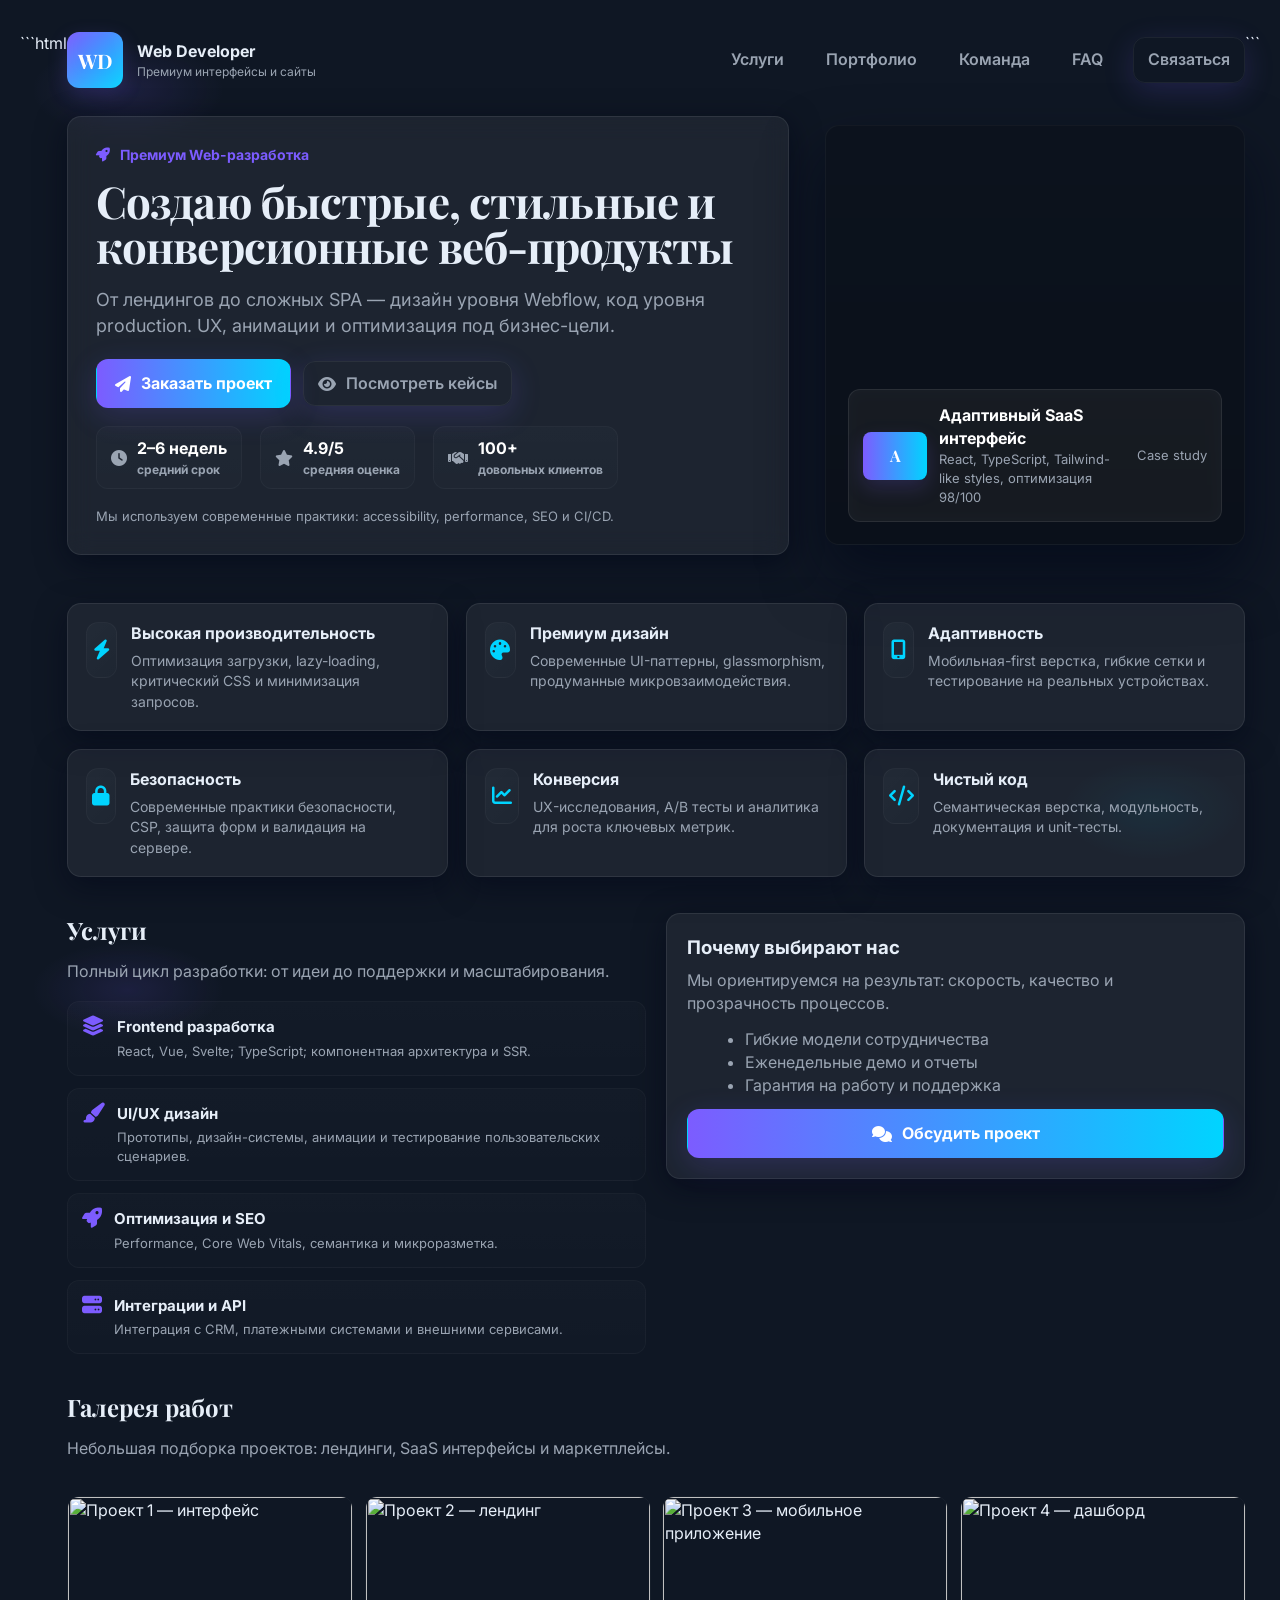
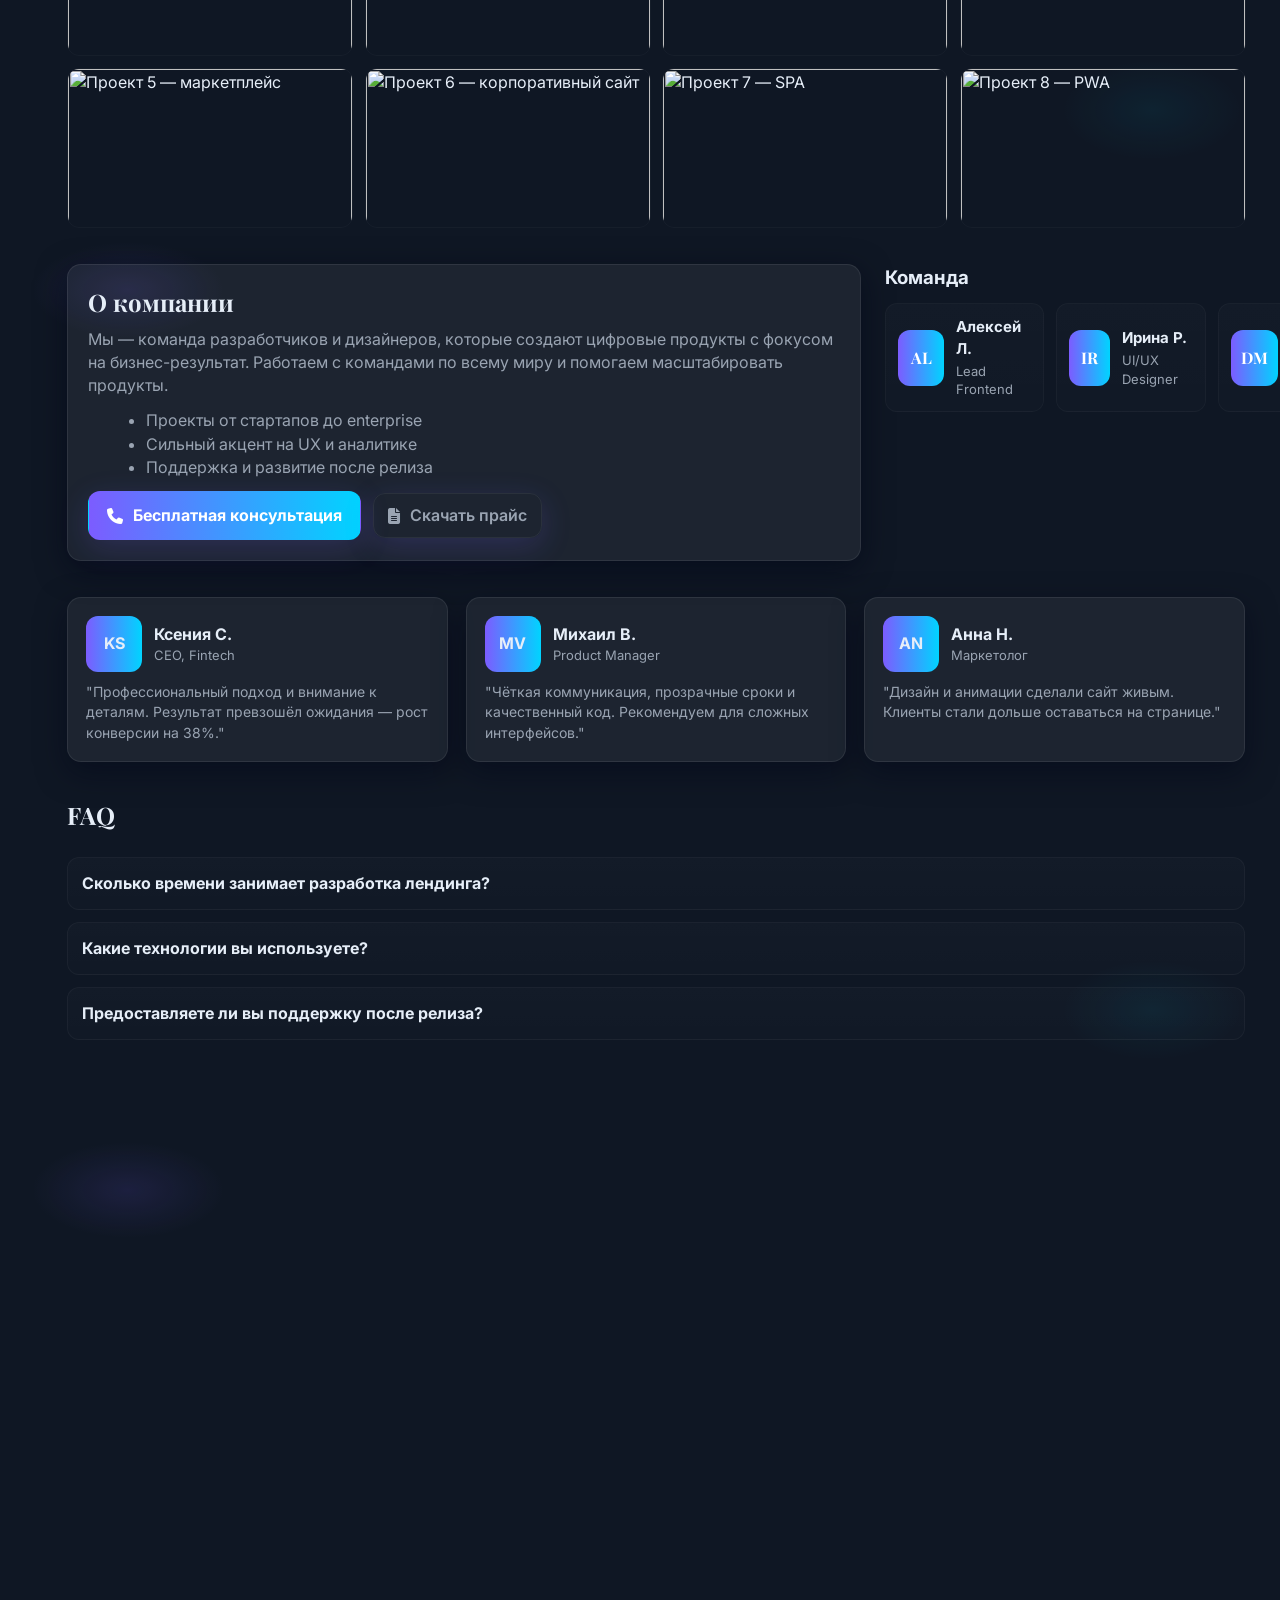
==== pr.html @ a6b40294 "Create pr.html" ====
```html
<!doctype html>
<html lang="ru">
<head>
  <meta charset="utf-8" />
  <meta name="viewport" content="width=device-width,initial-scale=1" />
  <title>Премиум Web разработчик — Лендинг</title>

  <!-- Google Fonts -->
  <link href="https://fonts.googleapis.com/css2?family=Inter:wght@300;400;600;700;800&family=Playfair+Display:wght@600;700&display=swap" rel="stylesheet">

  <!-- Font Awesome -->
  <link rel="stylesheet" href="https://cdnjs.cloudflare.com/ajax/libs/font-awesome/6.5.0/css/all.min.css" integrity="sha512-..." crossorigin="anonymous" referrerpolicy="no-referrer" />

  <meta name="description" content="Премиум Web разработчик — создание высококонверсионных сайтов, SPA и интерфейсов с современным дизайном." />

  <style>
    /* CSS Variables */
    :root{
      --bg:#0f1724;
      --glass-bg: rgba(255,255,255,0.06);
      --glass-border: rgba(255,255,255,0.08);
      --accent: #7c5cff;
      --accent-2: #00d4ff;
      --muted: #9aa4b2;
      --card-shadow: 0 8px 30px rgba(2,6,23,0.6);
      --glass-blur: 12px;
      --radius: 14px;
      --max-width: 1200px;
      --transition: 400ms cubic-bezier(.2,.9,.3,1);
      --glass-gradient: linear-gradient(135deg, rgba(255,255,255,0.03), rgba(255,255,255,0.01));
    }

    /* Reset & Base */
    *{box-sizing:border-box}
    html{scroll-behavior:smooth}
    body{
      margin:0;
      font-family:Inter, system-ui, -apple-system, "Segoe UI", Roboto, "Helvetica Neue", Arial;
      background:
        radial-gradient(1200px 600px at 10% 10%, rgba(124,92,255,0.12), transparent 8%),
        radial-gradient(900px 500px at 90% 90%, rgba(0,212,255,0.06), transparent 10%),
        var(--bg);
      color:#e6eef8;
      -webkit-font-smoothing:antialiased;
      -moz-osx-font-smoothing:grayscale;
      line-height:1.45;
      padding:32px 20px;
      display:flex;
      justify-content:center;
    }

    .container{
      width:100%;
      max-width:var(--max-width);
    }

    /* Header */
    header{
      display:flex;
      align-items:center;
      justify-content:space-between;
      gap:20px;
      margin-bottom:28px;
    }
    .brand{
      display:flex;
      gap:14px;
      align-items:center;
      text-decoration:none;
      color:inherit;
    }
    .logo{
      width:56px;
      height:56px;
      border-radius:12px;
      background:linear-gradient(135deg,var(--accent),var(--accent-2));
      display:grid;
      place-items:center;
      box-shadow: 0 6px 20px rgba(124,92,255,0.18), inset 0 -6px 18px rgba(255,255,255,0.06);
      font-weight:700;
      font-family: "Playfair Display", serif;
      font-size:20px;
      color:white;
    }
    nav{
      display:flex;
      gap:18px;
      align-items:center;
    }
    nav a{
      color:var(--muted);
      text-decoration:none;
      font-weight:600;
      padding:8px 12px;
      border-radius:10px;
      transition:color var(--transition), background var(--transition), transform var(--transition);
    }
    nav a:hover{ color:white; transform:translateY(-3px); background:rgba(255,255,255,0.02) }

    .cta-header{
      display:flex;
      gap:10px;
      align-items:center;
    }
    .btn{
      display:inline-flex;
      align-items:center;
      gap:10px;
      padding:12px 18px;
      border-radius:12px;
      cursor:pointer;
      border:1px solid transparent;
      background:linear-gradient(90deg,var(--accent),var(--accent-2));
      color:white;
      font-weight:700;
      text-decoration:none;
      box-shadow: 0 8px 30px rgba(124,92,255,0.18);
      transition:transform var(--transition), box-shadow var(--transition);
    }
    .btn.secondary{
      background:transparent;
      border:1px solid rgba(255,255,255,0.06);
      color:var(--muted);
      font-weight:600;
      padding:10px 14px;
    }
    .btn:active{ transform:translateY(1px) }

    /* Hero */
    .hero{
      display:grid;
      grid-template-columns: 1fr 420px;
      gap:36px;
      align-items:center;
      margin-bottom:48px;
    }
    @media (max-width:980px){
      .hero{ grid-template-columns:1fr; padding-top:10px }
    }

    .hero-left{
      padding:28px;
      border-radius:var(--radius);
      background:var(--glass-bg);
      border:1px solid var(--glass-border);
      backdrop-filter: blur(var(--glass-blur));
      box-shadow:var(--card-shadow);
      position:relative;
      overflow:hidden;
    }

    .kicker{
      display:inline-flex;
      gap:10px;
      align-items:center;
      color:var(--accent);
      font-weight:700;
      margin-bottom:14px;
      font-size:14px;
    }
    .hero-title{
      font-family:"Playfair Display", serif;
      font-size:44px;
      margin:0 0 12px 0;
      line-height:1.02;
      color:linear-gradient(90deg,var(--accent),var(--accent-2));
      letter-spacing:-0.02em;
    }
    @media (max-width:600px){ .hero-title{ font-size:32px } }

    .hero-sub{
      color:var(--muted);
      margin-bottom:20px;
      font-size:18px;
    }

    .hero-cta{
      display:flex;
      gap:12px;
      align-items:center;
      margin-bottom:18px;
    }

    .hero-stats{
      display:flex;
      gap:18px;
      margin-top:8px;
      flex-wrap:wrap;
    }
    .stat{
      background:linear-gradient(180deg, rgba(255,255,255,0.02), rgba(255,255,255,0.01));
      padding:10px 14px;
      border-radius:12px;
      border:1px solid rgba(255,255,255,0.03);
      color:var(--muted);
      font-weight:700;
      display:flex;
      gap:10px;
      align-items:center;
    }
    .stat strong{ color:white; font-size:16px }

    /* Hero right - background image card */
    .hero-right{
      height:420px;
      border-radius:var(--radius);
      overflow:hidden;
      position:relative;
      box-shadow: 0 30px 60px rgba(2,6,23,0.6);
      border:1px solid rgba(255,255,255,0.04);
      background:
        linear-gradient(180deg, rgba(0,0,0,0.18), rgba(0,0,0,0.28)),
        url('https://images.unsplash.com/photo-1526378721161-1f4a6f3b2f3b?q=80&w=1600&auto=format&fit=crop&ixlib=rb-4.0.3&s=') center/cover no-repeat;
      display:flex;
      align-items:flex-end;
      padding:22px;
    }
    .hero-right .overlay{
      width:100%;
      display:flex;
      justify-content:space-between;
      gap:12px;
      align-items:center;
    }
    .project-card{
      background:var(--glass-bg);
      border:1px solid var(--glass-border);
      padding:14px;
      border-radius:12px;
      color:white;
      display:flex;
      gap:12px;
      align-items:center;
      width:100%;
      backdrop-filter: blur(8px);
    }
    .project-thumb{
      width:64px;
      height:48px;
      border-radius:8px;
      background:linear-gradient(90deg,var(--accent),var(--accent-2));
      display:grid;
      place-items:center;
      font-weight:700;
      font-family:"Playfair Display", serif;
      box-shadow: 0 8px 20px rgba(124,92,255,0.18);
    }

    /* Advantages */
    .advantages{
      margin:36px 0;
      display:grid;
      grid-template-columns: repeat(3,1fr);
      gap:18px;
    }
    @media (max-width:980px){ .advantages{ grid-template-columns: repeat(2,1fr) } }
    @media (max-width:600px){ .advantages{ grid-template-columns: 1fr } }

    .adv-card{
      padding:18px;
      border-radius:14px;
      background:var(--glass-bg);
      border:1px solid var(--glass-border);
      box-shadow: 0 10px 30px rgba(2,6,23,0.5);
      display:flex;
      gap:14px;
      align-items:flex-start;
      transition:transform var(--transition), box-shadow var(--transition);
    }
    .adv-card:hover{ transform:translateY(-8px); box-shadow: 0 20px 50px rgba(2,6,23,0.7) }
    .adv-icon{
      width:56px;
      height:56px;
      border-radius:12px;
      background:linear-gradient(135deg, rgba(255,255,255,0.03), rgba(255,255,255,0.01));
      display:grid;
      place-items:center;
      font-size:20px;
      color:var(--accent-2);
      border:1px solid rgba(255,255,255,0.03);
    }
    .adv-body h4{ margin:0 0 6px 0; font-size:16px }
    .adv-body p{ margin:0; color:var(--muted); font-size:14px }

    /* Services */
    .services{
      margin:36px 0;
      display:grid;
      grid-template-columns: 1fr 1fr;
      gap:20px;
      align-items:start;
    }
    @media (max-width:900px){ .services{ grid-template-columns:1fr } }
    .service-list{
      display:grid;
      gap:12px;
    }
    .service-item{
      display:flex;
      gap:12px;
      align-items:flex-start;
      padding:14px;
      border-radius:12px;
      background:linear-gradient(180deg, rgba(255,255,255,0.02), rgba(255,255,255,0.01));
      border:1px solid rgba(255,255,255,0.03);
      transition:transform var(--transition);
    }
    .service-item:hover{ transform:translateY(-6px) }
    .service-item i{ font-size:20px; color:var(--accent) }
    .service-item h5{ margin:0; font-size:15px }
    .service-item p{ margin:4px 0 0 0; color:var(--muted); font-size:13px }

    /* Gallery */
    .gallery{
      margin:36px 0;
      display:grid;
      grid-template-columns: repeat(4,1fr);
      gap:12px;
    }
    @media (max-width:1100px){ .gallery{ grid-template-columns: repeat(3,1fr) } }
    @media (max-width:700px){ .gallery{ grid-template-columns: repeat(2,1fr) } }
    @media (max-width:420px){ .gallery{ grid-template-columns: 1fr } }

    .gallery img{
      width:100%;
      height:160px;
      object-fit:cover;
      border-radius:12px;
      display:block;
      transition:transform var(--transition), box-shadow var(--transition);
      border:1px solid rgba(255,255,255,0.03);
    }
    .gallery img:hover{ transform:scale(1.04); box-shadow: 0 20px 40px rgba(2,6,23,0.6) }

    /* About & Team */
    .about{
      display:grid;
      grid-template-columns: 1fr 360px;
      gap:24px;
      margin:36px 0;
    }
    @media (max-width:980px){ .about{ grid-template-columns:1fr } }

    .about-card{
      padding:20px;
      border-radius:14px;
      background:var(--glass-bg);
      border:1px solid var(--glass-border);
      box-shadow:var(--card-shadow);
    }
    .team{
      display:grid;
      grid-template-columns: repeat(3,1fr);
      gap:12px;
      margin-top:12px;
    }
    @media (max-width:700px){ .team{ grid-template-columns: repeat(2,1fr) } }
    @media (max-width:420px){ .team{ grid-template-columns: 1fr } }

    .member{
      padding:12px;
      border-radius:12px;
      background:linear-gradient(180deg, rgba(255,255,255,0.02), rgba(255,255,255,0.01));
      display:flex;
      gap:12px;
      align-items:center;
      border:1px solid rgba(255,255,255,0.03);
      transition:transform var(--transition);
    }
    .member:hover{ transform:translateY(-6px) }
    .avatar{
      width:56px;
      height:56px;
      border-radius:12px;
      background:linear-gradient(90deg,var(--accent),var(--accent-2));
      display:grid;
      place-items:center;
      font-weight:700;
      font-family:"Playfair Display", serif;
      color:white;
    }
    .member h6{ margin:0; font-size:15px }
    .member p{ margin:2px 0 0 0; color:var(--muted); font-size:13px }

    /* Testimonials */
    .testimonials{
      margin:36px 0;
      display:grid;
      grid-template-columns: repeat(3,1fr);
      gap:18px;
    }
    @media (max-width:980px){ .testimonials{ grid-template-columns: repeat(2,1fr) } }
    @media (max-width:700px){ .testimonials{ grid-template-columns: 1fr } }

    .testimonial{
      padding:18px;
      border-radius:14px;
      background:var(--glass-bg);
      border:1px solid var(--glass-border);
      box-shadow: 0 10px 30px rgba(2,6,23,0.5);
      transition:transform var(--transition);
    }
    .testimonial:hover{ transform:translateY(-8px) }
    .quote{ color:var(--muted); font-size:14px; margin:10px 0 0 0 }

    /* FAQ */
    .faq{
      margin:36px 0;
      display:grid;
      gap:12px;
    }
    .faq-item{
      border-radius:12px;
      overflow:hidden;
      border:1px solid rgba(255,255,255,0.04);
      background:linear-gradient(180deg, rgba(255,255,255,0.02), rgba(255,255,255,0.01));
    }
    .faq-item summary{
      list-style:none;
      padding:14px;
      cursor:pointer;
      display:flex;
      justify-content:space-between;
      align-items:center;
      font-weight:700;
    }
    .faq-item[open] summary{ color:var(--accent) }
    .faq-item p{ padding:0 14px 14px 14px; margin:0; color:var(--muted) }

    /* Contact & Form */
    .contact{
      margin:36px 0;
      display:grid;
      grid-template-columns: 1fr 420px;
      gap:20px;
    }
    @media (max-width:980px){ .contact{ grid-template-columns:1fr } }

    form{
      padding:18px;
      border-radius:14px;
      background:var(--glass-bg);
      border:1px solid var(--glass-border);
      box-shadow:var(--card-shadow);
      display:flex;
      flex-direction:column;
      gap:12px;
    }
    label{ font-size:13px; color:var(--muted); font-weight:700 }
    input[type="text"], input[type="email"], textarea, select{
      background:transparent;
      border:1px solid rgba(255,255,255,0.06);
      padding:12px;
      border-radius:10px;
      color:white;
      outline:none;
      transition:box-shadow var(--transition), border-color var(--transition);
    }
    input:focus, textarea:focus, select:focus{
      border-color:rgba(124,92,255,0.9);
      box-shadow:0 8px 30px rgba(124,92,255,0.08);
    }
    textarea{ min-height:120px; resize:vertical; }

    .form-row{ display:flex; gap:12px; }
    .form-row .col{ flex:1 }

    .form-actions{ display:flex; gap:12px; align-items:center; margin-top:6px }
    .note{ color:var(--muted); font-size:13px }

    /* Footer */
    footer{
      margin-top:48px;
      padding:18px;
      border-radius:12px;
      background:transparent;
      display:flex;
      justify-content:space-between;
      align-items:center;
      color:var(--muted);
      font-size:14px;
    }

    /* Reveal animations */
    .reveal{
      opacity:0;
      transform:translateY(18px) scale(0.995);
      transition:opacity 700ms cubic-bezier(.2,.9,.3,1), transform 700ms cubic-bezier(.2,.9,.3,1);
      will-change:opacity, transform;
    }
    .reveal.visible{
      opacity:1;
      transform:none;
    }

    /* Micro interactions */
    .hover-glow:hover{ box-shadow: 0 12px 40px rgba(124,92,255,0.18) }

    /* Accessibility */
    a:focus, button:focus, input:focus, summary:focus{ outline:3px solid rgba(124,92,255,0.18); outline-offset:3px }

  </style>
</head>
<body>
  <main class="container" id="top">
    <!-- Header -->
    <header class="reveal">
      <a class="brand" href="#top" aria-label="Главная">
        <div class="logo">WD</div>
        <div>
          <div style="font-weight:700">Web Developer</div>
          <div style="font-size:12px;color:var(--muted)">Премиум интерфейсы и сайты</div>
        </div>
      </a>

      <nav aria-label="Основная навигация">
        <a href="#services">Услуги</a>
        <a href="#works">Портфолио</a>
        <a href="#team">Команда</a>
        <a href="#faq">FAQ</a>
        <a href="#contact" class="btn secondary">Связаться</a>
      </nav>
    </header>

    <!-- Hero -->
    <section class="hero" aria-label="Hero">
      <div class="hero-left reveal" role="region" aria-labelledby="hero-heading">
        <div class="kicker"><i class="fa-solid fa-rocket"></i> Премиум Web-разработка</div>
        <h1 id="hero-heading" class="hero-title">Создаю быстрые, стильные и конверсионные веб-продукты</h1>
        <p class="hero-sub">От лендингов до сложных SPA — дизайн уровня Webflow, код уровня production. UX, анимации и оптимизация под бизнес-цели.</p>

        <div class="hero-cta">
          <a href="#contact" class="btn" id="primary-cta"><i class="fa-solid fa-paper-plane"></i> Заказать проект</a>
          <a href="#works" class="btn secondary"><i class="fa-solid fa-eye"></i> Посмотреть кейсы</a>
        </div>

        <div class="hero-stats" aria-hidden="true">
          <div class="stat"><i class="fa-solid fa-clock"></i><div><strong>2–6 недель</strong><div style="font-size:12px;color:var(--muted)">средний срок</div></div></div>
          <div class="stat"><i class="fa-solid fa-star"></i><div><strong>4.9/5</strong><div style="font-size:12px;color:var(--muted)">средняя оценка</div></div></div>
          <div class="stat"><i class="fa-solid fa-handshake"></i><div><strong>100+</strong><div style="font-size:12px;color:var(--muted)">довольных клиентов</div></div></div>
        </div>

        <div style="margin-top:18px;color:var(--muted);font-size:13px">Мы используем современные практики: accessibility, performance, SEO и CI/CD.</div>
      </div>

      <aside class="hero-right reveal" aria-hidden="true">
        <div class="overlay">
          <div class="project-card hover-glow" title="Пример проекта">
            <div class="project-thumb">A</div>
            <div style="flex:1">
              <div style="font-weight:700">Адаптивный SaaS интерфейс</div>
              <div style="font-size:13px;color:var(--muted)">React, TypeScript, Tailwind-like styles, оптимизация 98/100</div>
            </div>
            <div style="text-align:right;color:var(--muted);font-size:13px">Case study</div>
          </div>
        </div>
      </aside>
    </section>

    <!-- Advantages -->
    <section class="advantages" aria-label="Преимущества">
      <article class="adv-card reveal" aria-labelledby="adv-1">
        <div class="adv-icon"><i class="fa-solid fa-bolt"></i></div>
        <div class="adv-body">
          <h4 id="adv-1">Высокая производительность</h4>
          <p>Оптимизация загрузки, lazy-loading, критический CSS и минимизация запросов.</p>
        </div>
      </article>

      <article class="adv-card reveal" aria-labelledby="adv-2">
        <div class="adv-icon"><i class="fa-solid fa-palette"></i></div>
        <div class="adv-body">
          <h4 id="adv-2">Премиум дизайн</h4>
          <p>Современные UI-паттерны, glassmorphism, продуманные микровзаимодействия.</p>
        </div>
      </article>

      <article class="adv-card reveal" aria-labelledby="adv-3">
        <div class="adv-icon"><i class="fa-solid fa-mobile-screen-button"></i></div>
        <div class="adv-body">
          <h4 id="adv-3">Адаптивность</h4>
          <p>Мобильная-first верстка, гибкие сетки и тестирование на реальных устройствах.</p>
        </div>
      </article>

      <article class="adv-card reveal" aria-labelledby="adv-4">
        <div class="adv-icon"><i class="fa-solid fa-lock"></i></div>
        <div class="adv-body">
          <h4 id="adv-4">Безопасность</h4>
          <p>Современные практики безопасности, CSP, защита форм и валидация на сервере.</p>
        </div>
      </article>

      <article class="adv-card reveal" aria-labelledby="adv-5">
        <div class="adv-icon"><i class="fa-solid fa-chart-line"></i></div>
        <div class="adv-body">
          <h4 id="adv-5">Конверсия</h4>
          <p>UX-исследования, A/B тесты и аналитика для роста ключевых метрик.</p>
        </div>
      </article>

      <article class="adv-card reveal" aria-labelledby="adv-6">
        <div class="adv-icon"><i class="fa-solid fa-code"></i></div>
        <div class="adv-body">
          <h4 id="adv-6">Чистый код</h4>
          <p>Семантическая верстка, модульность, документация и unit-тесты.</p>
        </div>
      </article>
    </section>

    <!-- Services -->
    <section id="services" class="services reveal" aria-label="Услуги">
      <div>
        <h2 style="font-family:'Playfair Display', serif;margin:0 0 12px 0">Услуги</h2>
        <p style="color:var(--muted);margin:0 0 18px 0">Полный цикл разработки: от идеи до поддержки и масштабирования.</p>

        <div class="service-list">
          <div class="service-item">
            <i class="fa-solid fa-layer-group"></i>
            <div>
              <h5>Frontend разработка</h5>
              <p>React, Vue, Svelte; TypeScript; компонентная архитектура и SSR.</p>
            </div>
          </div>

          <div class="service-item">
            <i class="fa-solid fa-paint-brush"></i>
            <div>
              <h5>UI/UX дизайн</h5>
              <p>Прототипы, дизайн-системы, анимации и тестирование пользовательских сценариев.</p>
            </div>
          </div>

          <div class="service-item">
            <i class="fa-solid fa-rocket"></i>
            <div>
              <h5>Оптимизация и SEO</h5>
              <p>Performance, Core Web Vitals, семантика и микроразметка.</p>
            </div>
          </div>

          <div class="service-item">
            <i class="fa-solid fa-server"></i>
            <div>
              <h5>Интеграции и API</h5>
              <p>Интеграция с CRM, платежными системами и внешними сервисами.</p>
            </div>
          </div>
        </div>
      </div>

      <aside class="about-card" aria-label="Преимущества услуг">
        <h3 style="margin:0 0 8px 0">Почему выбирают нас</h3>
        <p style="color:var(--muted);margin:0 0 12px 0">Мы ориентируемся на результат: скорость, качество и прозрачность процессов.</p>
        <ul style="color:var(--muted);margin:0 0 12px 18px">
          <li>Гибкие модели сотрудничества</li>
          <li>Еженедельные демо и отчеты</li>
          <li>Гарантия на работу и поддержка</li>
        </ul>
        <a href="#contact" class="btn" style="width:100%;justify-content:center"><i class="fa-solid fa-comments"></i> Обсудить проект</a>
      </aside>
    </section>

    <!-- Gallery / Works -->
    <section id="works" class="reveal" aria-label="Галерея работ">
      <h2 style="font-family:'Playfair Display', serif;margin:0 0 12px 0">Галерея работ</h2>
      <p style="color:var(--muted);margin:0 0 18px 0">Небольшая подборка проектов: лендинги, SaaS интерфейсы и маркетплейсы.</p>

      <div class="gallery" aria-hidden="false">
        <img src="https://images.unsplash.com/photo-1498050108023-c5249f4df085?q=80&w=1200&auto=format&fit=crop" alt="Проект 1 — интерфейс" loading="lazy" class="reveal">
        <img src="https://images.unsplash.com/photo-1526378721161-1f4a6f3b2f3b?q=80&w=1200&auto=format&fit=crop" alt="Проект 2 — лендинг" loading="lazy" class="reveal">
        <img src="https://images.unsplash.com/photo-1555066931-4365d14bab8c?q=80&w=1200&auto=format&fit=crop" alt="Проект 3 — мобильное приложение" loading="lazy" class="reveal">
        <img src="https://images.unsplash.com/photo-1515879218367-8466d910aaa4?q=80&w=1200&auto=format&fit=crop" alt="Проект 4 — дашборд" loading="lazy" class="reveal">
        <img src="https://images.unsplash.com/photo-1505685296765-3a2736de412f?q=80&w=1200&auto=format&fit=crop" alt="Проект 5 — маркетплейс" loading="lazy" class="reveal">
        <img src="https://images.unsplash.com/photo-1498050108023-c5249f4df085?q=80&w=1200&auto=format&fit=crop" alt="Проект 6 — корпоративный сайт" loading="lazy" class="reveal">
        <img src="https://images.unsplash.com/photo-1526378721161-1f4a6f3b2f3b?q=80&w=1200&auto=format&fit=crop" alt="Проект 7 — SPA" loading="lazy" class="reveal">
        <img src="https://images.unsplash.com/photo-1555066931-4365d14bab8c?q=80&w=1200&auto=format&fit=crop" alt="Проект 8 — PWA" loading="lazy" class="reveal">
      </div>
    </section>

    <!-- About -->
    <section class="about reveal" aria-label="О компании">
      <div class="about-card">
        <h2 style="font-family:'Playfair Display', serif;margin:0 0 8px 0">О компании</h2>
        <p style="color:var(--muted);margin:0 0 12px 0">Мы — команда разработчиков и дизайнеров, которые создают цифровые продукты с фокусом на бизнес-результат. Работаем с командами по всему миру и помогаем масштабировать продукты.</p>

        <ul style="color:var(--muted);margin:0 0 12px 18px">
          <li>Проекты от стартапов до enterprise</li>
          <li>Сильный акцент на UX и аналитике</li>
          <li>Поддержка и развитие после релиза</li>
        </ul>

        <div style="display:flex;gap:12px;align-items:center">
          <a class="btn" href="#contact"><i class="fa-solid fa-phone"></i> Бесплатная консультация</a>
          <a class="btn secondary" href="#works"><i class="fa-solid fa-file-lines"></i> Скачать прайс</a>
        </div>
      </div>

      <aside>
        <h3 style="margin:0 0 8px 0">Команда</h3>
        <div class="team">
          <div class="member">
            <div class="avatar">AL</div>
            <div>
              <h6>Алексей Л.</h6>
              <p>Lead Frontend</p>
            </div>
          </div>

          <div class="member">
            <div class="avatar">IR</div>
            <div>
              <h6>Ирина Р.</h6>
              <p>UI/UX Designer</p>
            </div>
          </div>

          <div class="member">
            <div class="avatar">DM</div>
            <div>
              <h6>Дмитрий М.</h6>
              <p>Fullstack</p>
            </div>
          </div>
        </div>
      </aside>
    </section>

    <!-- Testimonials -->
    <section class="testimonials reveal" aria-label="Отзывы клиентов">
      <article class="testimonial">
        <div style="display:flex;gap:12px;align-items:center">
          <div style="width:56px;height:56px;border-radius:12px;background:linear-gradient(90deg,var(--accent),var(--accent-2));display:grid;place-items:center;font-weight:700">KS</div>
          <div>
            <div style="font-weight:700">Ксения С.</div>
            <div style="color:var(--muted);font-size:13px">CEO, Fintech</div>
          </div>
        </div>
        <p class="quote">"Профессиональный подход и внимание к деталям. Результат превзошёл ожидания — рост конверсии на 38%."</p>
      </article>

      <article class="testimonial">
        <div style="display:flex;gap:12px;align-items:center">
          <div style="width:56px;height:56px;border-radius:12px;background:linear-gradient(90deg,var(--accent),var(--accent-2));display:grid;place-items:center;font-weight:700">MV</div>
          <div>
            <div style="font-weight:700">Михаил В.</div>
            <div style="color:var(--muted);font-size:13px">Product Manager</div>
          </div>
        </div>
        <p class="quote">"Чёткая коммуникация, прозрачные сроки и качественный код. Рекомендуем для сложных интерфейсов."</p>
      </article>

      <article class="testimonial">
        <div style="display:flex;gap:12px;align-items:center">
          <div style="width:56px;height:56px;border-radius:12px;background:linear-gradient(90deg,var(--accent),var(--accent-2));display:grid;place-items:center;font-weight:700">AN</div>
          <div>
            <div style="font-weight:700">Анна Н.</div>
            <div style="color:var(--muted);font-size:13px">Маркетолог</div>
          </div>
        </div>
        <p class="quote">"Дизайн и анимации сделали сайт живым. Клиенты стали дольше оставаться на странице."</p>
      </article>
    </section>

    <!-- FAQ -->
    <section id="faq" class="faq reveal" aria-label="Часто задаваемые вопросы">
      <h2 style="font-family:'Playfair Display', serif;margin:0 0 12px 0">FAQ</h2>

      <details class="faq-item">
        <summary>Сколько времени занимает разработка лендинга?</summary>
        <p>Обычно 2–4 недели в зависимости от объёма работ и согласований. Быстрые MVP — от 1 недели.</p>
      </details>

      <details class="faq-item">
        <summary>Какие технологии вы используете?</summary>
        <p>React/Vue/Svelte, TypeScript, Vite, Node.js, а также современные инструменты для CI/CD и тестирования.</p>
      </details>

      <details class="faq-item">
        <summary>Предоставляете ли вы поддержку после релиза?</summary>
        <p>Да. Поддержка, мониторинг и доработка по договорённости — почасово или по подписке.</p>
      </details>
    </section>

    <!-- Contact / Form -->
    <section id="contact" class="contact reveal" aria-label="Контакты и форма заявки">
      <div>
        <h2 style="font-family:'Playfair Display', serif;margin:0 0 8px 0">Оставьте заявку</h2>
        <p style="color:var(--muted);margin:0 0 12px 0">Опишите задачу — мы подготовим план и оценку в течение 48 часов.</p>

        <form id="leadForm" novalidate>
          <div class="form-row">
            <div class="col">
              <label for="name">Имя</label>
              <input id="name" name="name" type="text" placeholder="Ваше имя" required />
            </div>
            <div class="col">
              <label for="email">Email</label>
              <input id="email" name="email" type="email" placeholder="you@company.com" required />
            </div>
          </div>

          <label for="service">Услуга</label>
          <select id="service" name="service" aria-label="Выберите услугу">
            <option>Frontend разработка</option>
            <option>UI/UX дизайн</option>
            <option>Оптимизация и SEO</option>
            <option>Интеграции и API</option>
            <option>Другое</option>
          </select>

          <label for="message">Краткое описание проекта</label>
          <textarea id="message" name="message" placeholder="Цели, сроки, бюджет (если есть)"></textarea>

          <div class="form-actions">
            <button type="submit" class="btn"><i class="fa-solid fa-paper-plane"></i> Отправить заявку</button>
            <div class="note">Мы свяжемся в течение 48 часов</div>
          </div>
        </form>
      </div>

      <aside class="about-card" aria-label="Контактная информация">
        <h3 style="margin:0 0 8px 0">Контакты</h3>
        <p style="color:var(--muted);margin:0 0 12px 0">Готовы обсудить проект и подобрать оптимальную модель сотрудничества.</p>

        <div style="display:flex;flex-direction:column;gap:10px">
          <div style="display:flex;gap:10px;align-items:center">
            <i class="fa-solid fa-phone" style="color:var(--accent)"></i>
            <div>
              <div style="font-weight:700">Телефон</div>
              <div style="color:var(--muted)">+996 555 123 456</div>
            </div>
          </div>

          <div style="display:flex;gap:10px;align-items:center">
            <i class="fa-solid fa-envelope" style="color:var(--accent)"></i>
            <div>
              <div style="font-weight:700">Email</div>
              <div style="color:var(--muted)">hello@webdev.example</div>
            </div>
          </div>

          <div style="display:flex;gap:10px;align-items:center">
            <i class="fa-solid fa-location-dot" style="color:var(--accent)"></i>
            <div>
              <div style="font-weight:700">Локация</div>
              <div style="color:var(--muted)">Талас, Киргизия</div>
            </div>
          </div>
        </div>

        <div style="margin-top:14px;display:flex;gap:10px">
          <a class="btn secondary" href="#" aria-label="LinkedIn"><i class="fa-brands fa-linkedin"></i></a>
          <a class="btn secondary" href="#" aria-label="GitHub"><i class="fa-brands fa-github"></i></a>
          <a class="btn secondary" href="#" aria-label="Dribbble"><i class="fa-brands fa-dribbble"></i></a>
        </div>
      </aside>
    </section>

    <!-- Footer -->
    <footer class="reveal" role="contentinfo">
      <div>© <strong>Web Developer</strong> — Все права защищены</div>
      <div style="display:flex;gap:12px;align-items:center">
        <a href="#top" style="color:var(--muted);text-decoration:none">Наверх</a>
        <a href="#privacy" style="color:var(--muted);text-decoration:none">Политика конфиденциальности</a>
      </div>
    </footer>
  </main>

  <script>
    // Smooth reveal on scroll using IntersectionObserver
    (function(){
      const observer = new IntersectionObserver((entries) => {
        entries.forEach(entry => {
          if(entry.isIntersecting){
            entry.target.classList.add('visible');
            observer.unobserve(entry.target);
          }
        });
      }, {threshold: 0.12});

      document.querySelectorAll('.reveal').forEach(el => observer.observe(el));
    })();

    // Simple form handling with client-side validation and faux submission
    (function(){
      const form = document.getElementById('leadForm');
      form.addEventListener('submit', function(e){
        e.preventDefault();
        const name = form.name.value.trim();
        const email = form.email.value.trim();
        const message = form.message.value.trim();

        // Basic validation
        if(!name || !email){
          alert('Пожалуйста, заполните имя и email.');
          return;
        }
        // Email simple regex
        const emailRe = /^[^\s@]+@[^\s@]+\.[^\s@]+$/;
        if(!emailRe.test(email)){
          alert('Пожалуйста, введите корректный email.');
          return;
        }

        // Disable form while "sending"
        const submitBtn = form.querySelector('button[type="submit"]');
        submitBtn.disabled = true;
        submitBtn.style.opacity = 0.7;
        submitBtn.innerHTML = '<i class="fa-solid fa-spinner fa-spin"></i> Отправка...';

        // Simulate network request
        setTimeout(() => {
          submitBtn.disabled = false;
          submitBtn.style.opacity = 1;
          submitBtn.innerHTML = '<i class="fa-solid fa-paper-plane"></i> Отправить заявку';
          form.reset();
          // Friendly success modal
          showToast('Заявка отправлена. Мы свяжемся в течение 48 часов.');
        }, 1200);
      });

      // Toast
      function showToast(text){
        const t = document.createElement('div');
        t.textContent = text;
        t.style.position = 'fixed';
        t.style.right = '20px';
        t.style.bottom = '20px';
        t.style.background = 'linear-gradient(90deg,var(--accent),var(--accent-2))';
        t.style.color = 'white';
        t.style.padding = '12px 16px';
        t.style.borderRadius = '12px';
        t.style.boxShadow = '0 12px 40px rgba(2,6,23,0.6)';
        t.style.zIndex = 9999;
        t.style.fontWeight = 700;
        t.style.opacity = 0;
        t.style.transform = 'translateY(8px)';
        t.style.transition = 'opacity 300ms ease, transform 300ms ease';
        document.body.appendChild(t);
        requestAnimationFrame(()=>{ t.style.opacity = 1; t.style.transform = 'translateY(0)'; });
        setTimeout(()=>{ t.style.opacity = 0; t.style.transform = 'translateY(8px)'; setTimeout(()=>t.remove(),300) }, 4200);
      }
    })();

    // Enhance keyboard accessibility for details/summary (toggle with Enter/Space)
    (function(){
      document.querySelectorAll('.faq-item summary').forEach(summary => {
        summary.addEventListener('keydown', (e) => {
          if(e.key === 'Enter' || e.key === ' '){
            e.preventDefault();
            summary.parentElement.open = !summary.parentElement.open;
          }
        });
      });
    })();

    // Small progressive enhancement: lazy load gallery images (already using loading=lazy)
    // Add hover tilt effect for gallery on pointer devices
    (function(){
      if(window.matchMedia('(hover: hover)').matches){
        document.querySelectorAll('.gallery img').forEach(img => {
          img.addEventListener('mousemove', (e) => {
            const rect = img.getBoundingClientRect();
            const x = (e.clientX - rect.left) / rect.width - 0.5;
            const y = (e.clientY - rect.top) / rect.height - 0.5;
            img.style.transform = `perspective(600px) rotateX(${ -y * 6 }deg) rotateY(${ x * 6 }deg) scale(1.02)`;
          });
          img.addEventListener('mouseleave', () => {
            img.style.transform = '';
          });
        });
      }
    })();

    // Respect reduced motion preference
    (function(){
      const mq = window.matchMedia('(prefers-reduced-motion: reduce)');
      if(mq.matches){
        document.documentElement.style.scrollBehavior = 'auto';
        document.querySelectorAll('.reveal').forEach(el => {
          el.style.transition = 'none';
          el.classList.add('visible');
        });
      }
    })();
  </script>
</body>
</html>
```
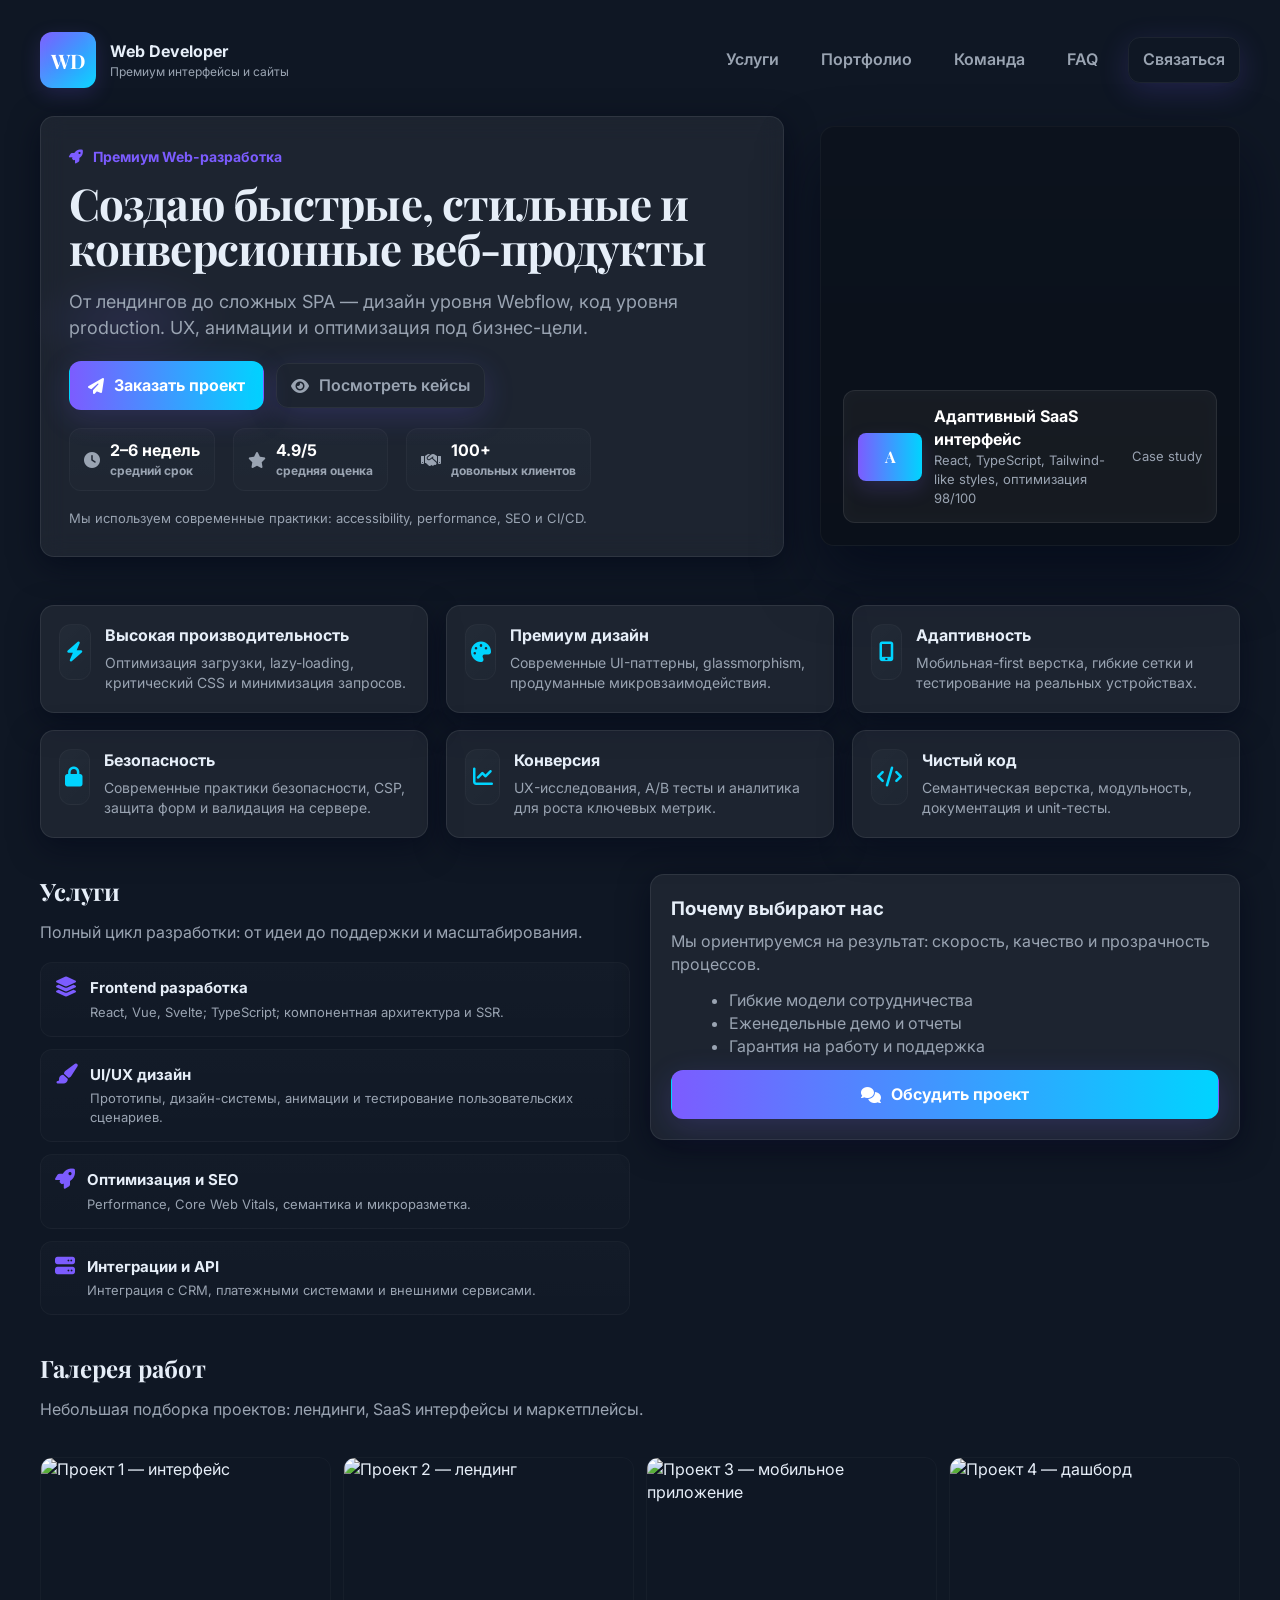
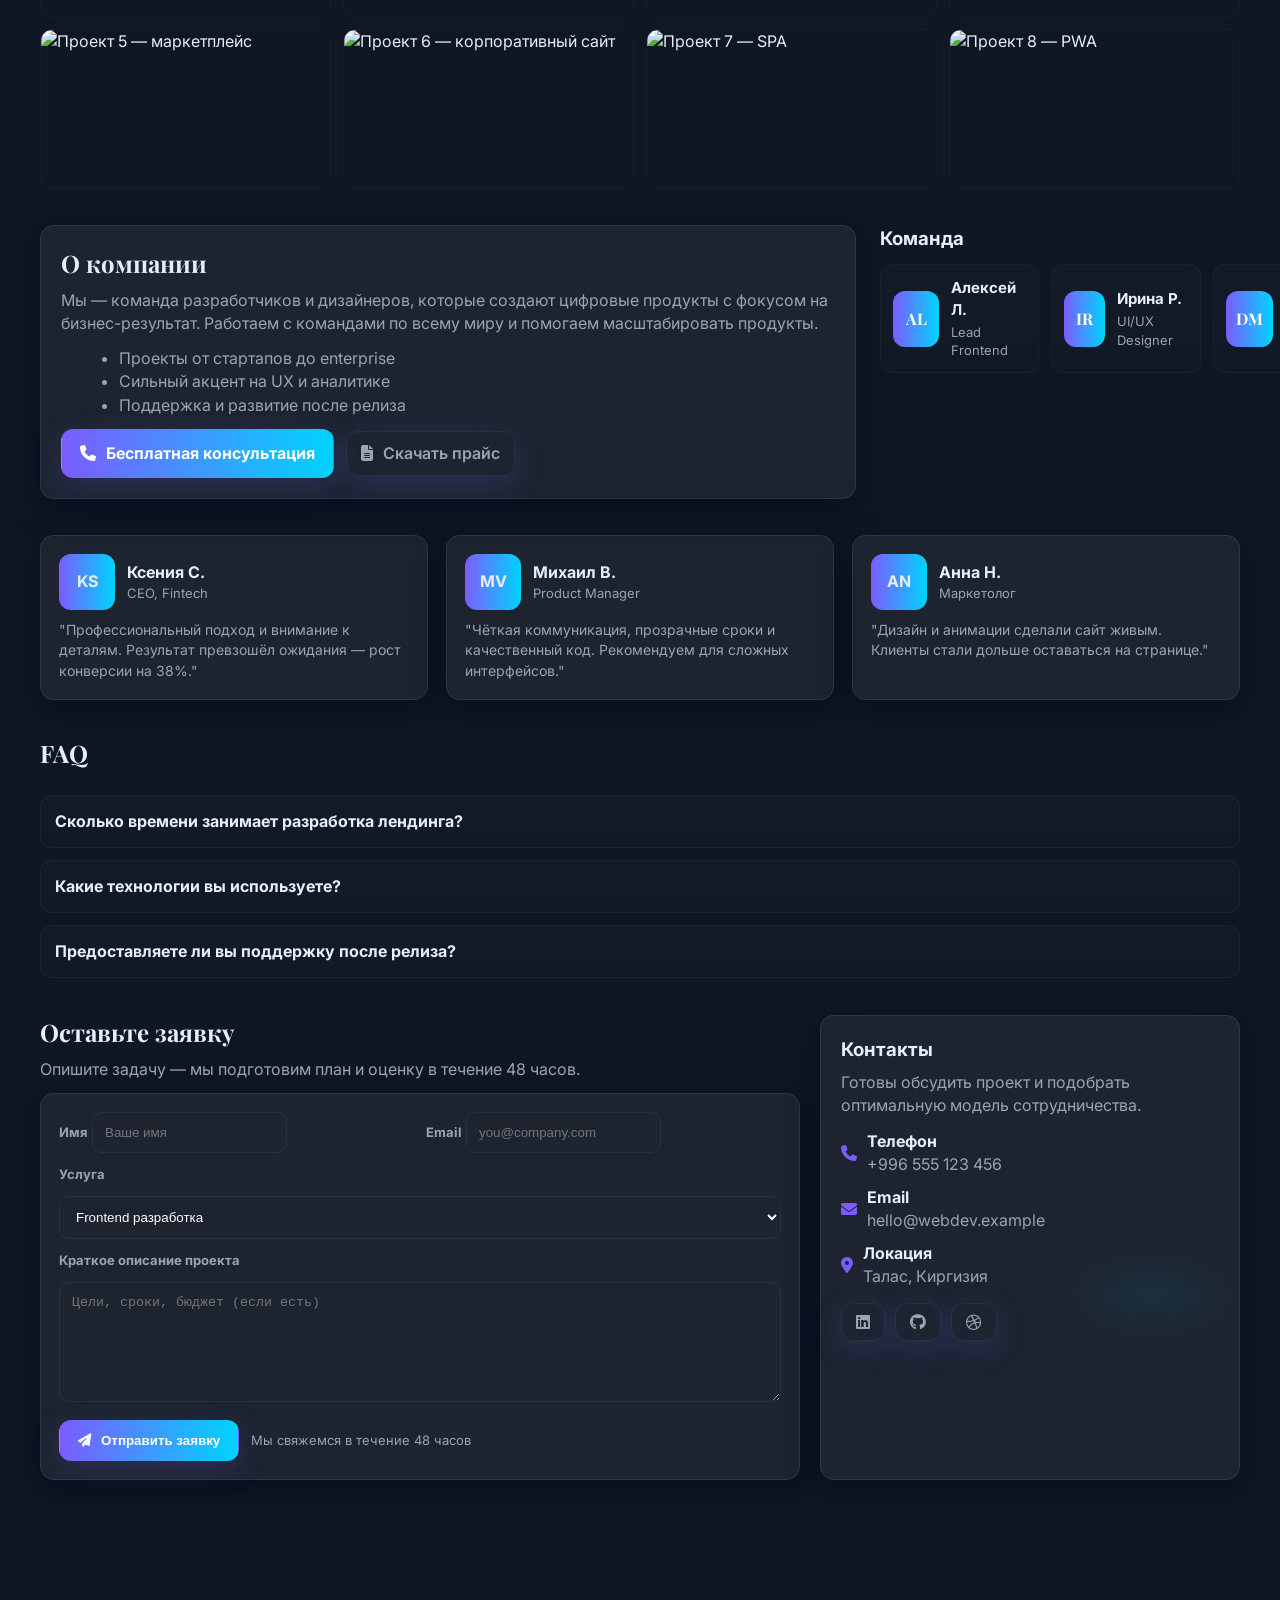
==== commit 7d757440: "Remove code block formatting from pr.html" ====
--- a/pr.html
+++ b/pr.html
@@ -1,4 +1,3 @@
-```html
 <!doctype html>
 <html lang="ru">
 <head>
@@ -988,4 +987,3 @@
   </script>
 </body>
 </html>
-```
